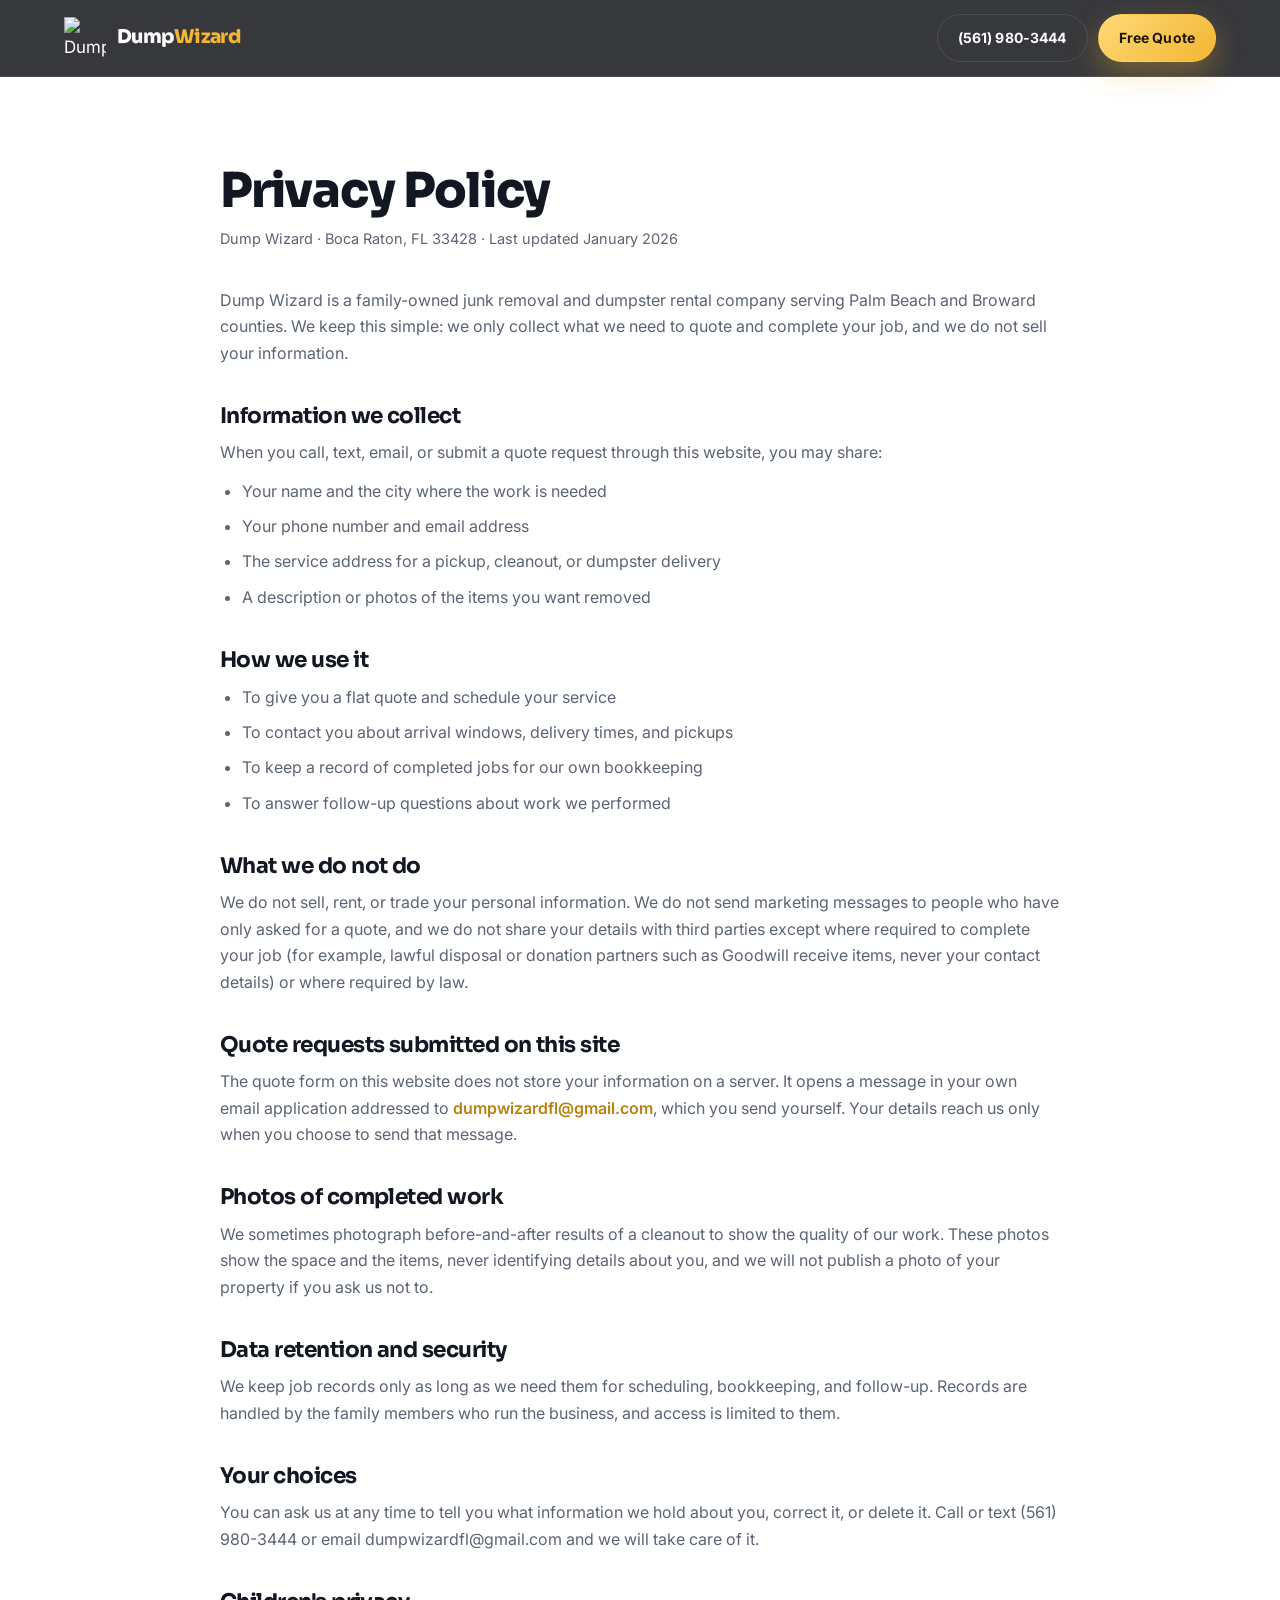
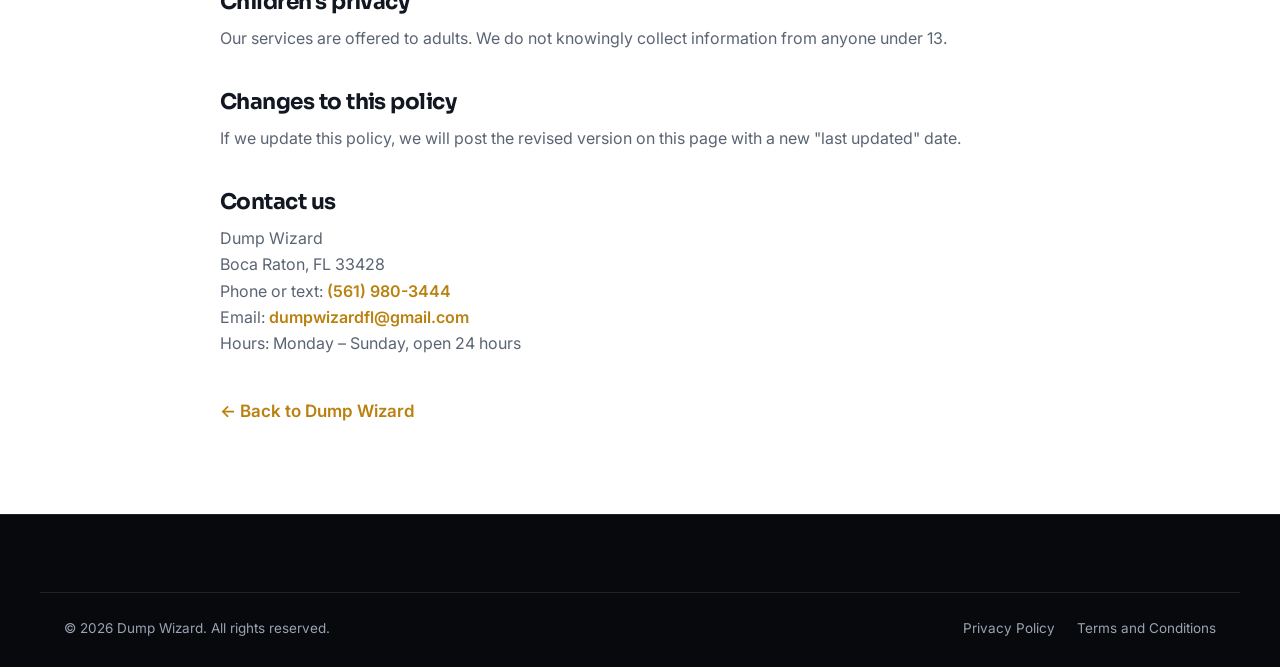
==== privacy-policy.html @ faeaeb53 "feat: website redesign" ====
<!DOCTYPE html>
<html lang="en">
<head>
<meta charset="utf-8">
<meta name="viewport" content="width=device-width, initial-scale=1">
<title>Privacy Policy | Dump Wizard — Boca Raton, FL</title>
<meta name="description" content="How Dump Wizard, a family-owned junk removal and dumpster rental company in Boca Raton, FL, collects and uses the information you share when requesting a quote.">
<meta name="robots" content="index,follow">
<meta name="theme-color" content="#0b0d12">
<link rel="icon" href="favicon.svg" type="image/svg+xml">
<link rel="preconnect" href="https://fonts.googleapis.com">
<link rel="preconnect" href="https://fonts.gstatic.com" crossorigin>
<link href="https://fonts.googleapis.com/css2?family=Sora:wght@400;600;700;800&family=Inter:wght@400;500;600;700&display=swap" rel="stylesheet">
<link rel="stylesheet" href="styles.css">
</head>
<body>
<a class="skip-link" href="#main-content">Skip to main content</a>

<header class="site-header">
  <div class="shell header-inner">
    <a class="brand" href="index.html" aria-label="Dump Wizard home">
      <img src="https://assets.heysegment.com/media/IMY6C4ZlQo7s.png" alt="Dump Wizard logo" width="44" height="44">
      <span class="brand-text">Dump<span>Wizard</span></span>
    </a>
    <div class="header-actions" style="margin-left:auto">
      <a class="btn btn-ghost btn-sm phone-link" href="tel:+15619803444">(561) 980-3444</a>
      <a class="btn btn-primary btn-sm" href="index.html#contact">Free Quote</a>
    </div>
  </div>
</header>

<main id="main-content">
  <article class="shell legal-page">
    <h1>Privacy Policy</h1>
    <p class="updated">Dump Wizard · Boca Raton, FL 33428 · Last updated January 2026</p>

    <p>Dump Wizard is a family-owned junk removal and dumpster rental company serving Palm Beach and Broward counties. We keep this simple: we only collect what we need to quote and complete your job, and we do not sell your information.</p>

    <h2>Information we collect</h2>
    <p>When you call, text, email, or submit a quote request through this website, you may share:</p>
    <ul>
      <li>Your name and the city where the work is needed</li>
      <li>Your phone number and email address</li>
      <li>The service address for a pickup, cleanout, or dumpster delivery</li>
      <li>A description or photos of the items you want removed</li>
    </ul>

    <h2>How we use it</h2>
    <ul>
      <li>To give you a flat quote and schedule your service</li>
      <li>To contact you about arrival windows, delivery times, and pickups</li>
      <li>To keep a record of completed jobs for our own bookkeeping</li>
      <li>To answer follow-up questions about work we performed</li>
    </ul>

    <h2>What we do not do</h2>
    <p>We do not sell, rent, or trade your personal information. We do not send marketing messages to people who have only asked for a quote, and we do not share your details with third parties except where required to complete your job (for example, lawful disposal or donation partners such as Goodwill receive items, never your contact details) or where required by law.</p>

    <h2>Quote requests submitted on this site</h2>
    <p>The quote form on this website does not store your information on a server. It opens a message in your own email application addressed to <a href="mailto:dumpwizardfl@gmail.com">dumpwizardfl@gmail.com</a>, which you send yourself. Your details reach us only when you choose to send that message.</p>

    <h2>Photos of completed work</h2>
    <p>We sometimes photograph before-and-after results of a cleanout to show the quality of our work. These photos show the space and the items, never identifying details about you, and we will not publish a photo of your property if you ask us not to.</p>

    <h2>Data retention and security</h2>
    <p>We keep job records only as long as we need them for scheduling, bookkeeping, and follow-up. Records are handled by the family members who run the business, and access is limited to them.</p>

    <h2>Your choices</h2>
    <p>You can ask us at any time to tell you what information we hold about you, correct it, or delete it. Call or text (561) 980-3444 or email dumpwizardfl@gmail.com and we will take care of it.</p>

    <h2>Children's privacy</h2>
    <p>Our services are offered to adults. We do not knowingly collect information from anyone under 13.</p>

    <h2>Changes to this policy</h2>
    <p>If we update this policy, we will post the revised version on this page with a new "last updated" date.</p>

    <h2>Contact us</h2>
    <p>
      Dump Wizard<br>
      Boca Raton, FL 33428<br>
      Phone or text: <a href="tel:+15619803444">(561) 980-3444</a><br>
      Email: <a href="mailto:dumpwizardfl@gmail.com">dumpwizardfl@gmail.com</a><br>
      Hours: Monday – Sunday, open 24 hours
    </p>

    <a class="legal-back" href="index.html">← Back to Dump Wizard</a>
  </article>
</main>

<footer class="site-footer">
  <div class="shell footer-bottom" style="margin-top:0">
    <p>© 2026 Dump Wizard. All rights reserved.</p>
    <p class="legal-links">
      <a href="privacy-policy.html">Privacy Policy</a>
      <a href="terms-and-conditions.html">Terms and Conditions</a>
    </p>
  </div>
</footer>
</body>
</html>
---- styles.css ----
/* =========================================================
   Dump Wizard — redesign stylesheet
   Palette: ink / charcoal base, gold accent, clean light sections
   ========================================================= */

:root{
  --ink:#0b0d12;
  --ink-2:#12161e;
  --ink-3:#1a202b;
  --line-dark:rgba(255,255,255,.10);
  --line:#e6e8ec;
  --paper:#ffffff;
  --paper-2:#f6f7f9;
  --text:#121721;
  --muted:#5b6473;
  --muted-dark:#a7b0bf;
  --gold:#f2b632;
  --gold-2:#ffd977;
  --gold-deep:#b9810f;
  --radius:18px;
  --radius-sm:12px;
  --shadow:0 18px 50px rgba(9,12,18,.10);
  --shadow-lg:0 30px 80px rgba(9,12,18,.22);
  --shell:1200px;
  --ease:cubic-bezier(.22,.8,.3,1);
}

*,*::before,*::after{box-sizing:border-box}

html{scroll-behavior:smooth;scroll-padding-top:86px;-webkit-text-size-adjust:100%}

body{
  margin:0;
  font-family:'Inter',system-ui,-apple-system,'Segoe UI',Roboto,sans-serif;
  color:var(--text);
  background:var(--paper);
  font-size:17px;
  line-height:1.65;
  -webkit-font-smoothing:antialiased;
  overflow-x:hidden;
}

img{max-width:100%;display:block}
a{color:inherit;text-decoration:none}
ul,ol{margin:0;padding:0;list-style:none}
h1,h2,h3,h4{font-family:'Sora',system-ui,sans-serif;margin:0;line-height:1.08;letter-spacing:-.025em;font-weight:700}
p{margin:0}
button{font:inherit}

.shell{width:100%;max-width:var(--shell);margin-inline:auto;padding-inline:24px}
.center{text-align:center}

.skip-link{
  position:absolute;left:-9999px;top:0;z-index:999;
  background:var(--gold);color:#1a1205;padding:12px 20px;border-radius:0 0 10px 0;font-weight:700;
}
.skip-link:focus{left:0}

:focus-visible{outline:3px solid var(--gold);outline-offset:3px;border-radius:6px}

/* ---------------- Buttons ---------------- */
.btn{
  display:inline-flex;align-items:center;justify-content:center;gap:9px;
  padding:14px 26px;border-radius:999px;border:1.5px solid transparent;
  font-weight:700;font-size:15px;letter-spacing:.01em;cursor:pointer;
  transition:transform .22s var(--ease), box-shadow .22s var(--ease), background .22s, color .22s, border-color .22s;
  white-space:nowrap;
}
.btn svg{width:17px;height:17px;fill:currentColor}
.btn-primary{
  background:linear-gradient(135deg,var(--gold-2),var(--gold));
  color:#221704;box-shadow:0 12px 30px rgba(242,182,50,.32);
}
.btn-primary:hover{transform:translateY(-3px);box-shadow:0 18px 40px rgba(242,182,50,.44)}
.btn-outline{border-color:currentColor;color:inherit;background:transparent}
.btn-outline:hover{transform:translateY(-3px);background:rgba(242,182,50,.12);border-color:var(--gold);color:inherit}
.btn-ghost{background:transparent;color:inherit}
.btn-ghost:hover{color:var(--gold)}
.btn-lg{padding:17px 34px;font-size:16px}
.btn-sm{padding:11px 20px;font-size:14px}
.full{width:100%}

/* ---------------- Header ---------------- */
.site-header{
  position:sticky;top:0;z-index:100;
  background:rgba(11,13,18,.82);
  backdrop-filter:blur(14px);-webkit-backdrop-filter:blur(14px);
  border-bottom:1px solid var(--line-dark);
  color:#fff;transition:background .3s, box-shadow .3s;
}
.site-header.scrolled{background:rgba(11,13,18,.96);box-shadow:0 10px 30px rgba(0,0,0,.35)}
.header-inner{display:flex;align-items:center;gap:22px;height:76px}

.brand{display:flex;align-items:center;gap:11px;flex-shrink:0}
.brand img{width:42px;height:42px;object-fit:contain}
.brand-text{font-family:'Sora',sans-serif;font-weight:800;font-size:19px;letter-spacing:-.03em}
.brand-text span{color:var(--gold)}

.main-nav{display:flex;align-items:center;gap:26px;margin-left:auto}
.main-nav a{font-size:14.5px;font-weight:600;color:#d7dce5;position:relative;padding:6px 0;transition:color .2s}
.main-nav a::after{
  content:"";position:absolute;left:0;bottom:0;height:2px;width:0;background:var(--gold);
  transition:width .25s var(--ease);
}
.main-nav a:hover{color:#fff}
.main-nav a:hover::after{width:100%}
.main-nav .nav-cta{display:none}

.header-actions{display:flex;align-items:center;gap:10px;margin-left:8px}
.header-actions .phone-link{color:#fff;border:1.5px solid var(--line-dark)}
.header-actions .phone-link:hover{border-color:var(--gold);color:var(--gold)}

.nav-toggle{
  display:none;width:46px;height:44px;border:1.5px solid var(--line-dark);border-radius:12px;
  background:transparent;cursor:pointer;padding:12px 11px;flex-direction:column;justify-content:space-between;
}
.nav-toggle span{display:block;height:2px;background:#fff;border-radius:2px;transition:transform .3s var(--ease), opacity .2s}
.nav-toggle[aria-expanded="true"] span:nth-child(1){transform:translateY(8px) rotate(45deg)}
.nav-toggle[aria-expanded="true"] span:nth-child(2){opacity:0}
.nav-toggle[aria-expanded="true"] span:nth-child(3){transform:translateY(-8px) rotate(-45deg)}

/* ---------------- Hero ---------------- */
.hero{
  position:relative;background:var(--ink);color:#fff;overflow:hidden;
  padding:clamp(56px,7vw,96px) 0 clamp(40px,5vw,64px);
}
.hero-glow{
  position:absolute;inset:-30% -10% auto -10%;height:120%;pointer-events:none;
  background:
    radial-gradient(60% 55% at 18% 12%, rgba(242,182,50,.20), transparent 62%),
    radial-gradient(48% 48% at 88% 18%, rgba(120,150,255,.14), transparent 65%);
}
.hero::after{
  content:"";position:absolute;inset:0;pointer-events:none;opacity:.35;
  background-image:linear-gradient(rgba(255,255,255,.04) 1px,transparent 1px),linear-gradient(90deg,rgba(255,255,255,.04) 1px,transparent 1px);
  background-size:64px 64px;
  mask-image:radial-gradient(70% 60% at 50% 30%,#000,transparent 75%);
  -webkit-mask-image:radial-gradient(70% 60% at 50% 30%,#000,transparent 75%);
}
.hero-inner{
  position:relative;z-index:2;display:grid;grid-template-columns:1.02fr .98fr;gap:clamp(32px,5vw,64px);align-items:center;
}

.eyebrow{
  display:inline-flex;align-items:center;gap:9px;
  font-size:12.5px;font-weight:700;letter-spacing:.14em;text-transform:uppercase;
  color:var(--gold);margin-bottom:22px;
}
.eyebrow .dot{width:7px;height:7px;border-radius:50%;background:var(--gold);box-shadow:0 0 0 4px rgba(242,182,50,.18)}
.eyebrow.small{font-size:11.5px;margin-bottom:12px}

.hero h1{font-size:clamp(3rem,7.4vw,5.5rem);font-weight:800;letter-spacing:-.045em}
.hero h1 .grad{
  background:linear-gradient(100deg,var(--gold-2),var(--gold) 45%,#fff5d6);
  -webkit-background-clip:text;background-clip:text;color:transparent;
}
.lede{margin-top:22px;font-size:clamp(1.02rem,1.5vw,1.2rem);color:#c3cad6;max-width:50ch}
.hero-btns{display:flex;flex-wrap:wrap;gap:14px;margin-top:32px}
.hero .btn-outline{color:#fff}

.chips{display:flex;flex-wrap:wrap;gap:10px;margin-top:34px}
.chips li{
  font-size:13px;font-weight:600;color:#cfd6e2;
  border:1px solid var(--line-dark);border-radius:999px;padding:8px 15px;background:rgba(255,255,255,.04);
}

/* Before / After compare */
.ba-card{margin:0}
.ba-frame{
  position:relative;border-radius:22px;overflow:hidden;aspect-ratio:4/3;
  border:1px solid rgba(255,255,255,.14);box-shadow:var(--shadow-lg);background:#000;
  touch-action:pan-y;
}
.ba-frame img{width:100%;height:100%;object-fit:cover;user-select:none;-webkit-user-drag:none}
.ba-before-wrap{position:absolute;inset:0;width:55%;overflow:hidden}
.ba-before-wrap img{width:var(--frame-w,100%);max-width:none;height:100%}
.ba-tag{
  position:absolute;top:16px;z-index:3;font-size:11.5px;font-weight:800;letter-spacing:.12em;text-transform:uppercase;
  padding:7px 13px;border-radius:999px;backdrop-filter:blur(6px);
}
.ba-tag-l{left:16px;background:rgba(10,12,16,.68);color:#fff}
.ba-tag-r{right:16px;background:rgba(242,182,50,.92);color:#231803}
.ba-handle{
  position:absolute;top:0;bottom:0;left:55%;width:4px;transform:translateX(-50%);
  background:linear-gradient(180deg,rgba(255,217,119,.5),var(--gold),rgba(255,217,119,.5));
  border:0;padding:0;cursor:ew-resize;z-index:4;
}
.ba-wand{
  position:absolute;top:50%;left:50%;transform:translate(-50%,-50%);
  width:52px;height:52px;border-radius:50%;
  background:linear-gradient(135deg,var(--gold-2),var(--gold));color:#231803;
  display:grid;place-items:center;font-size:20px;font-weight:700;
  box-shadow:0 10px 28px rgba(0,0,0,.45);
}
.ba-range{
  position:absolute;inset:0;width:100%;height:100%;opacity:0;cursor:ew-resize;z-index:5;margin:0;
}
.ba-card figcaption{margin-top:14px;font-size:13.5px;color:var(--muted-dark);text-align:center}
.ba-card.wide{max-width:960px;margin:0 auto 76px}
.ba-card.wide .ba-frame{aspect-ratio:16/10}
.section .ba-card.wide figcaption{color:var(--muted)}

/* Stat bar */
.stat-bar{
  position:relative;z-index:2;display:grid;grid-template-columns:repeat(4,1fr);gap:8px;
  margin-top:clamp(40px,5vw,64px);padding:26px 18px;
  border:1px solid var(--line-dark);border-radius:20px;background:rgba(255,255,255,.04);
}
.stat{text-align:center;padding:4px 8px}
.stat strong{display:block;font-family:'Sora',sans-serif;font-size:clamp(1.5rem,3vw,2.1rem);font-weight:800;color:var(--gold)}
.stat span{font-size:12.5px;color:#aab3c2;letter-spacing:.03em}

/* ---------------- Sections ---------------- */
.section{padding:clamp(72px,9vw,120px) 0}
.section-dark{background:var(--ink);color:#fff}
.section-dark .section-sub{color:var(--muted-dark)}

.section-head{max-width:760px;margin:0 auto clamp(40px,5vw,64px);text-align:center}
.section-head.tight{margin-top:0}
.section-head h2{font-size:clamp(2rem,4.4vw,3.2rem);font-weight:800}
.section-sub{margin-top:18px;color:var(--muted);font-size:clamp(1rem,1.3vw,1.1rem)}
.section-sub.left{margin-inline:0}
.section-head .eyebrow{justify-content:center}

/* ---------------- Pricing ---------------- */
.price-grid{display:grid;grid-template-columns:repeat(4,1fr);gap:18px}
.price-card{
  background:var(--paper);border:1px solid var(--line);border-radius:var(--radius);
  padding:30px 26px 26px;transition:transform .3s var(--ease), box-shadow .3s var(--ease), border-color .3s;
}
.price-card:hover{transform:translateY(-6px);box-shadow:var(--shadow);border-color:#d6d9df}
.price{font-family:'Sora',sans-serif;font-size:2.5rem;font-weight:800;letter-spacing:-.04em;color:var(--text)}
.price.big{font-size:3.2rem;color:var(--gold)}
.price-card h3{font-size:1.06rem;margin:6px 0 10px}
.price-card p{color:var(--muted);font-size:14.5px}
.price-meter{height:6px;border-radius:99px;background:var(--paper-2);margin-top:22px;overflow:hidden}
.price-meter span{display:block;height:100%;border-radius:99px;background:linear-gradient(90deg,var(--gold-2),var(--gold))}

.rental-card{
  margin-top:24px;display:grid;grid-template-columns:1.1fr .9fr;gap:0;overflow:hidden;
  border-radius:24px;background:var(--ink);color:#fff;box-shadow:var(--shadow);
}
.rental-body{padding:clamp(30px,4vw,48px)}
.rental-body .price.big{margin-bottom:6px}
.ticks{margin:18px 0 26px;display:grid;gap:11px}
.ticks li{position:relative;padding-left:30px;color:#c8cfdb;font-size:15px}
.ticks li::before{
  content:"✦";position:absolute;left:0;top:-1px;color:var(--gold);font-size:15px;
}
.rental-media{position:relative;min-height:260px}
.rental-media img{position:absolute;inset:0;width:100%;height:100%;object-fit:cover}

.price-note{margin-top:26px;text-align:center;color:var(--muted);font-size:15px}
.price-note a{color:var(--gold-deep);font-weight:700;border-bottom:1.5px solid rgba(185,129,15,.35)}

/* ---------------- Steps ---------------- */
.steps{display:grid;grid-template-columns:repeat(3,1fr);gap:20px;counter-reset:s}
.step{
  border:1px solid var(--line-dark);border-radius:var(--radius);padding:32px 28px;
  background:linear-gradient(180deg,rgba(255,255,255,.05),rgba(255,255,255,.015));
  transition:transform .3s var(--ease), border-color .3s;
}
.step:hover{transform:translateY(-6px);border-color:rgba(242,182,50,.45)}
.step-num{
  display:grid;place-items:center;width:46px;height:46px;border-radius:14px;
  background:linear-gradient(135deg,var(--gold-2),var(--gold));color:#231803;
  font-family:'Sora',sans-serif;font-weight:800;font-size:19px;margin-bottom:20px;
}
.step h3{font-size:1.4rem;margin-bottom:12px}
.step p{color:var(--muted-dark);font-size:15px}
.spark{color:var(--gold)}
.section-dark .center{margin-top:44px}

/* ---------------- Services ---------------- */
.svc-grid{display:grid;grid-template-columns:repeat(3,1fr);gap:22px}
.svc-card{
  border:1px solid var(--line);border-radius:var(--radius);overflow:hidden;background:var(--paper);
  display:flex;flex-direction:column;
  transition:transform .3s var(--ease), box-shadow .3s var(--ease), border-color .3s;
}
.svc-card:hover{transform:translateY(-8px);box-shadow:var(--shadow);border-color:#dcdfe5}
.svc-img{aspect-ratio:16/10;overflow:hidden;background:var(--paper-2)}
.svc-img img{width:100%;height:100%;object-fit:cover;transition:transform .55s var(--ease)}
.svc-card:hover .svc-img img{transform:scale(1.06)}
.svc-body{padding:24px 24px 28px}
.svc-body h3{font-size:1.22rem;margin-bottom:10px}
.svc-body p{color:var(--muted);font-size:14.8px}

/* Featured (full-width) service card — keeps the grid from ending ragged */
.svc-card.featured{
  grid-column:1/-1;flex-direction:row;align-items:stretch;
  background:linear-gradient(120deg,var(--paper),var(--paper-2));
}
.svc-card.featured .svc-img{flex:0 0 46%;aspect-ratio:auto;min-height:260px}
.svc-card.featured .svc-body{
  flex:1;display:flex;flex-direction:column;justify-content:center;
  padding:clamp(26px,3.5vw,44px);
}
.svc-card.featured h3{font-size:clamp(1.5rem,2.6vw,2rem)}
.svc-card.featured p{font-size:16px;max-width:52ch}
.svc-link{
  display:inline-block;margin-top:18px;font-weight:700;font-size:15px;color:var(--gold-deep);
  border-bottom:1.5px solid rgba(185,129,15,.35);align-self:flex-start;transition:gap .2s,color .2s;
}
.svc-link:hover{color:var(--text);border-bottom-color:var(--text)}

/* ---------------- About ---------------- */
.about-grid{display:grid;grid-template-columns:.95fr 1.05fr;gap:clamp(32px,5vw,70px);align-items:center}
.about-media{position:relative}
.about-media img{
  width:100%;border-radius:24px;border:1px solid rgba(255,255,255,.12);
  box-shadow:var(--shadow-lg);object-fit:cover;aspect-ratio:4/3;background:var(--ink-2);
}
.about-badge{
  position:absolute;left:20px;bottom:20px;display:grid;gap:2px;
  background:rgba(11,13,18,.86);backdrop-filter:blur(8px);
  border:1px solid rgba(255,255,255,.14);border-radius:14px;padding:12px 18px;
}
.about-badge strong{font-family:'Sora',sans-serif;color:var(--gold);font-size:15px}
.about-badge span{font-size:12.5px;color:#b4bcc9}
.about-copy h2{font-size:clamp(1.9rem,3.8vw,2.9rem);font-weight:800;margin-bottom:30px}
.about-list{display:grid;gap:22px}
.about-list li{padding-left:24px;border-left:2px solid rgba(242,182,50,.45)}
.about-list h3{font-size:1.08rem;color:var(--gold);margin-bottom:6px}
.about-list p{color:var(--muted-dark);font-size:15px}
.about-note{margin-top:30px;color:#c8cfdb;font-size:15px}
.about-note a,.about-note strong{color:var(--gold)}
.about-note a{font-weight:700;border-bottom:1.5px solid rgba(242,182,50,.4)}

/* ---------------- Gallery ---------------- */
.gallery{display:grid;grid-template-columns:repeat(4,1fr);gap:16px}
.gallery figure{
  margin:0;position:relative;border-radius:var(--radius-sm);overflow:hidden;
  border:1px solid var(--line);background:var(--paper-2);
}
.gallery img{aspect-ratio:4/3;width:100%;object-fit:cover;transition:transform .5s var(--ease)}
.gallery figure:hover img{transform:scale(1.07)}
.gallery figcaption{
  position:absolute;left:0;right:0;bottom:0;padding:26px 14px 12px;
  font-size:12px;font-weight:700;letter-spacing:.06em;text-transform:uppercase;color:#fff;
  background:linear-gradient(to top,rgba(8,10,14,.86),transparent);
}
.gallery figcaption .after{color:var(--gold)}

/* ---------------- Reviews ---------------- */
.review-grid{display:grid;grid-template-columns:repeat(3,1fr);gap:20px;align-items:start}
.review{
  margin:0;padding:30px 28px;border-radius:var(--radius);
  border:1px solid var(--line-dark);background:linear-gradient(180deg,rgba(255,255,255,.055),rgba(255,255,255,.02));
  transition:transform .3s var(--ease), border-color .3s;
}
.review:hover{transform:translateY(-6px);border-color:rgba(242,182,50,.4)}
.stars{color:var(--gold);letter-spacing:.16em;font-size:16px;margin-bottom:16px}
.review p{color:#d3d9e3;font-size:15px;line-height:1.72}
.review footer{display:flex;align-items:center;gap:13px;margin-top:22px;padding-top:20px;border-top:1px solid var(--line-dark)}
.avatar{
  width:44px;height:44px;border-radius:50%;flex-shrink:0;display:grid;place-items:center;
  background:linear-gradient(135deg,var(--gold-2),var(--gold));color:#231803;
  font-family:'Sora',sans-serif;font-weight:800;font-size:14px;
}
.who{display:grid}
.who strong{font-size:15px}
.who span{font-size:12.5px;color:var(--muted-dark)}

/* ---------------- Service area ---------------- */
.area-grid{display:grid;grid-template-columns:1fr 1fr;gap:clamp(32px,5vw,70px);align-items:center}
.area-copy h2{font-size:clamp(1.9rem,3.8vw,2.9rem);font-weight:800}
.area-list{display:flex;flex-wrap:wrap;gap:9px;margin:28px 0 32px}
.area-list li{
  font-size:14px;font-weight:600;color:var(--text);
  border:1px solid var(--line);border-radius:999px;padding:9px 16px;background:var(--paper-2);
  transition:border-color .25s, background .25s, transform .25s var(--ease);
}
.area-list li:hover{border-color:var(--gold);background:rgba(242,182,50,.12);transform:translateY(-2px)}
.area-media img{border-radius:24px;box-shadow:var(--shadow);aspect-ratio:4/3;object-fit:cover;width:100%}

/* ---------------- FAQ ---------------- */
.faq-list{display:grid;gap:12px;max-width:900px;margin-inline:auto}
.faq{
  border:1px solid var(--line-dark);border-radius:var(--radius-sm);
  background:rgba(255,255,255,.035);overflow:hidden;transition:border-color .25s, background .25s;
}
.faq[open]{border-color:rgba(242,182,50,.45);background:rgba(255,255,255,.055)}
.faq summary{
  cursor:pointer;list-style:none;padding:22px 58px 22px 24px;position:relative;
  font-family:'Sora',sans-serif;font-weight:600;font-size:1.03rem;color:#fff;
}
.faq summary::-webkit-details-marker{display:none}
.faq summary::after{
  content:"+";position:absolute;right:22px;top:50%;transform:translateY(-50%);
  font-size:26px;line-height:1;color:var(--gold);transition:transform .3s var(--ease);
}
.faq[open] summary::after{transform:translateY(-50%) rotate(45deg)}
.faq-body{padding:0 24px 24px}
.faq-body p{color:var(--muted-dark);font-size:15px}

.faq-cta{
  max-width:900px;margin:36px auto 0;display:flex;flex-wrap:wrap;gap:20px;align-items:center;justify-content:space-between;
  padding:28px 32px;border-radius:var(--radius);
  background:linear-gradient(120deg,rgba(242,182,50,.14),rgba(255,255,255,.04));
  border:1px solid rgba(242,182,50,.28);
}
.faq-cta h3{font-size:1.3rem;margin-bottom:6px}
.faq-cta p{color:var(--muted-dark);font-size:15px}

/* ---------------- Contact ---------------- */
.contact-grid{display:grid;grid-template-columns:.95fr 1.05fr;gap:28px;align-items:start}
.contact-cards{display:grid;gap:14px;align-content:start}
.contact-card{
  display:flex;align-items:center;gap:16px;padding:22px 24px;
  border:1px solid var(--line);border-radius:var(--radius-sm);background:var(--paper);
  transition:transform .25s var(--ease), border-color .25s, box-shadow .25s;
}
.contact-card:not(.static):hover{transform:translateY(-4px);border-color:var(--gold);box-shadow:var(--shadow)}
.contact-card .ci{
  width:46px;height:46px;border-radius:13px;flex-shrink:0;display:grid;place-items:center;
  background:linear-gradient(135deg,var(--gold-2),var(--gold));
}
.contact-card .ci svg{width:21px;height:21px;fill:#231803}
.contact-card span strong{display:block;font-family:'Sora',sans-serif;font-size:12px;letter-spacing:.11em;text-transform:uppercase;color:var(--muted);margin-bottom:3px}
.contact-card>span:last-child{font-weight:600;font-size:16px;word-break:break-word}

.quote-form{
  border:1px solid var(--line);border-radius:var(--radius);padding:clamp(26px,3.5vw,38px);
  background:var(--paper-2);box-shadow:var(--shadow);
}
.quote-form h3{font-size:1.5rem;margin-bottom:8px}
.form-note{color:var(--muted);font-size:14.5px;margin-bottom:24px}
.field{display:grid;gap:7px;margin-bottom:16px}
.field-row{display:grid;grid-template-columns:1fr 1fr;gap:16px}
.field label{font-size:12.5px;font-weight:700;letter-spacing:.08em;text-transform:uppercase;color:var(--muted)}
.field input,.field select,.field textarea{
  font:inherit;font-size:15.5px;color:var(--text);
  padding:13px 15px;border:1.5px solid var(--line);border-radius:11px;background:var(--paper);
  width:100%;transition:border-color .2s, box-shadow .2s;
}
.field textarea{resize:vertical;min-height:110px}
.field input:focus,.field select:focus,.field textarea:focus{
  outline:none;border-color:var(--gold);box-shadow:0 0 0 4px rgba(242,182,50,.18);
}
.field input.invalid{border-color:#d9534f;box-shadow:0 0 0 4px rgba(217,83,79,.14)}
.form-status{margin-top:14px;font-size:14.5px;font-weight:600;color:var(--gold-deep);min-height:21px;text-align:center}

/* ---------------- Final CTA ---------------- */
.final-cta{
  position:relative;background:var(--ink);color:#fff;padding:clamp(70px,8vw,110px) 0;overflow:hidden;
}
.final-cta::before{
  content:"";position:absolute;inset:0;
  background:radial-gradient(55% 70% at 50% 0%, rgba(242,182,50,.22), transparent 68%);
}
.final-inner{position:relative;z-index:2;text-align:center}
.final-inner h2{font-size:clamp(2.1rem,5vw,3.6rem);font-weight:800;max-width:16ch;margin-inline:auto}
.center-e{justify-content:center;display:inline-flex}
.center-b{justify-content:center}
.final-cta .btn-outline{color:#fff}

/* ---------------- Footer ---------------- */
.site-footer{background:#07090d;color:#9aa3b2;padding:clamp(56px,6vw,80px) 0 0;border-top:1px solid var(--line-dark)}
.footer-grid{display:grid;grid-template-columns:1.6fr 1fr 1.3fr 1fr;gap:40px}
.footer-brand .brand{margin-bottom:18px;color:#fff}
.footer-brand p{font-size:14.5px;max-width:38ch;margin-bottom:16px}
.footer-contact a{color:#fff;font-weight:600}
.footer-contact a:hover{color:var(--gold)}
.socials{display:flex;gap:10px;margin-top:20px}
.socials a{
  width:40px;height:40px;border-radius:11px;display:grid;place-items:center;
  border:1px solid var(--line-dark);transition:border-color .25s, background .25s, transform .25s;
}
.socials svg{width:18px;height:18px;fill:#c3cad6}
.socials a:hover{border-color:var(--gold);background:rgba(242,182,50,.12);transform:translateY(-3px)}
.socials a:hover svg{fill:var(--gold)}
.footer-col h3{font-size:12.5px;letter-spacing:.13em;text-transform:uppercase;color:#fff;margin-bottom:16px}
.footer-col h3.mt{margin-top:26px}
.footer-col ul{display:grid;gap:10px}
.footer-col a,.footer-col li{font-size:14.2px;transition:color .2s}
.footer-col a:hover{color:var(--gold)}
.footer-bottom{
  display:flex;flex-wrap:wrap;gap:12px;justify-content:space-between;align-items:center;
  margin-top:52px;padding-top:24px;padding-bottom:28px;border-top:1px solid var(--line-dark);font-size:13.5px;
}
.legal-links{display:flex;gap:22px}
.legal-links a:hover{color:var(--gold)}

/* ---------------- Mobile sticky bar ---------------- */
.mobile-bar{
  display:none;position:fixed;left:0;right:0;bottom:0;z-index:95;gap:10px;padding:11px 16px calc(11px + env(safe-area-inset-bottom));
  background:rgba(11,13,18,.95);backdrop-filter:blur(12px);border-top:1px solid var(--line-dark);
}
.mobile-bar .btn{flex:1;padding:13px 10px;font-size:14.5px}
.mobile-bar .btn-outline{color:#fff}

/* ---------------- Reveal animation ---------------- */
.reveal{opacity:0;transform:translateY(26px);transition:opacity .7s var(--ease), transform .7s var(--ease)}
.reveal.in{opacity:1;transform:none}

/* ---------------- Legal pages ---------------- */
.legal-page{padding:clamp(56px,7vw,88px) 0 clamp(64px,7vw,96px);max-width:840px}
.legal-page h1{font-size:clamp(2.1rem,4.6vw,3rem);font-weight:800;margin-bottom:10px}
.legal-page .updated{color:var(--muted);font-size:14.5px;margin-bottom:36px}
.legal-page h2{font-size:1.35rem;margin:38px 0 12px}
.legal-page p,.legal-page li{color:var(--muted);font-size:16px}
.legal-page ul{list-style:disc;padding-left:22px;display:grid;gap:9px;margin-top:12px}
.legal-page a{color:var(--gold-deep);font-weight:600}
.legal-back{display:inline-flex;align-items:center;gap:8px;margin-top:40px;font-weight:700;color:var(--gold-deep)}

/* ---------------- Responsive ---------------- */
@media (max-width:1080px){
  .main-nav{gap:18px}
  .main-nav a{font-size:13.6px}
  .price-grid{grid-template-columns:repeat(2,1fr)}
  .svc-grid{grid-template-columns:repeat(2,1fr)}
  .footer-grid{grid-template-columns:1fr 1fr;gap:34px}
}

@media (max-width:900px){
  html{scroll-padding-top:74px}
  /* A non-none backdrop-filter would make the header the containing block for the
     position:fixed nav panel, collapsing it to the header's height. Use a solid
     background on mobile instead so the panel can fill the viewport. */
  .site-header,.site-header.scrolled{backdrop-filter:none;-webkit-backdrop-filter:none;background:#0b0d12}
  .header-inner{height:68px}
  .nav-toggle{display:flex}
  .header-actions .phone-link{display:none}
  .main-nav{
    position:fixed;top:68px;left:0;right:0;bottom:0;
    flex-direction:column;align-items:stretch;gap:0;margin:0;
    background:rgba(9,11,16,.98);backdrop-filter:blur(16px);
    padding:14px 24px 40px;overflow-y:auto;
    transform:translateX(100%);
    /* visibility keeps the closed off-canvas panel out of layout overflow and
       out of the keyboard tab order (it is fixed, so body overflow can't clip it) */
    visibility:hidden;
    transition:transform .35s var(--ease), visibility 0s linear .35s;
  }
  .main-nav.open{
    transform:none;visibility:visible;
    transition:transform .35s var(--ease), visibility 0s linear 0s;
  }
  .main-nav a{padding:17px 4px;font-size:17px;border-bottom:1px solid var(--line-dark);color:#e6eaf1}
  .main-nav a::after{display:none}
  .main-nav .nav-cta{
    display:block;margin-top:22px;text-align:center;border:0;border-radius:999px;
    background:linear-gradient(135deg,var(--gold-2),var(--gold));color:#231803;font-weight:800;
  }
  .hero-inner{grid-template-columns:1fr;gap:40px}
  .hero-media{order:2}
  .about-grid,.area-grid,.contact-grid{grid-template-columns:1fr}
  .about-media{order:2}
  .steps{grid-template-columns:1fr}
  .review-grid{grid-template-columns:1fr}
  .rental-card{grid-template-columns:1fr}
  .rental-media{min-height:240px;order:-1}
  .gallery{grid-template-columns:repeat(2,1fr)}
  .mobile-bar{display:flex}
  body{padding-bottom:74px}
  .stat-bar{grid-template-columns:repeat(2,1fr);gap:16px}
}

@media (max-width:620px){
  body{font-size:16px}
  .shell{padding-inline:18px}
  .hero h1{font-size:clamp(2.6rem,12vw,3.4rem)}
  .price-grid{grid-template-columns:1fr}
  .svc-grid{grid-template-columns:1fr}
  .svc-card.featured{flex-direction:column}
  .svc-card.featured .svc-img{flex:none;aspect-ratio:16/10;min-height:0}
  .footer-grid{grid-template-columns:1fr;gap:34px}
  .field-row{grid-template-columns:1fr}
  .hero-btns .btn,.center .btn{width:100%}
  .faq-cta{flex-direction:column;align-items:flex-start}
  .faq-cta .btn{width:100%}
  .ba-wand{width:44px;height:44px;font-size:17px}
  .footer-bottom{flex-direction:column;align-items:flex-start}
}

@media (prefers-reduced-motion:reduce){
  *,*::before,*::after{animation-duration:.01ms!important;transition-duration:.01ms!important;scroll-behavior:auto!important}
  .reveal{opacity:1;transform:none}
}
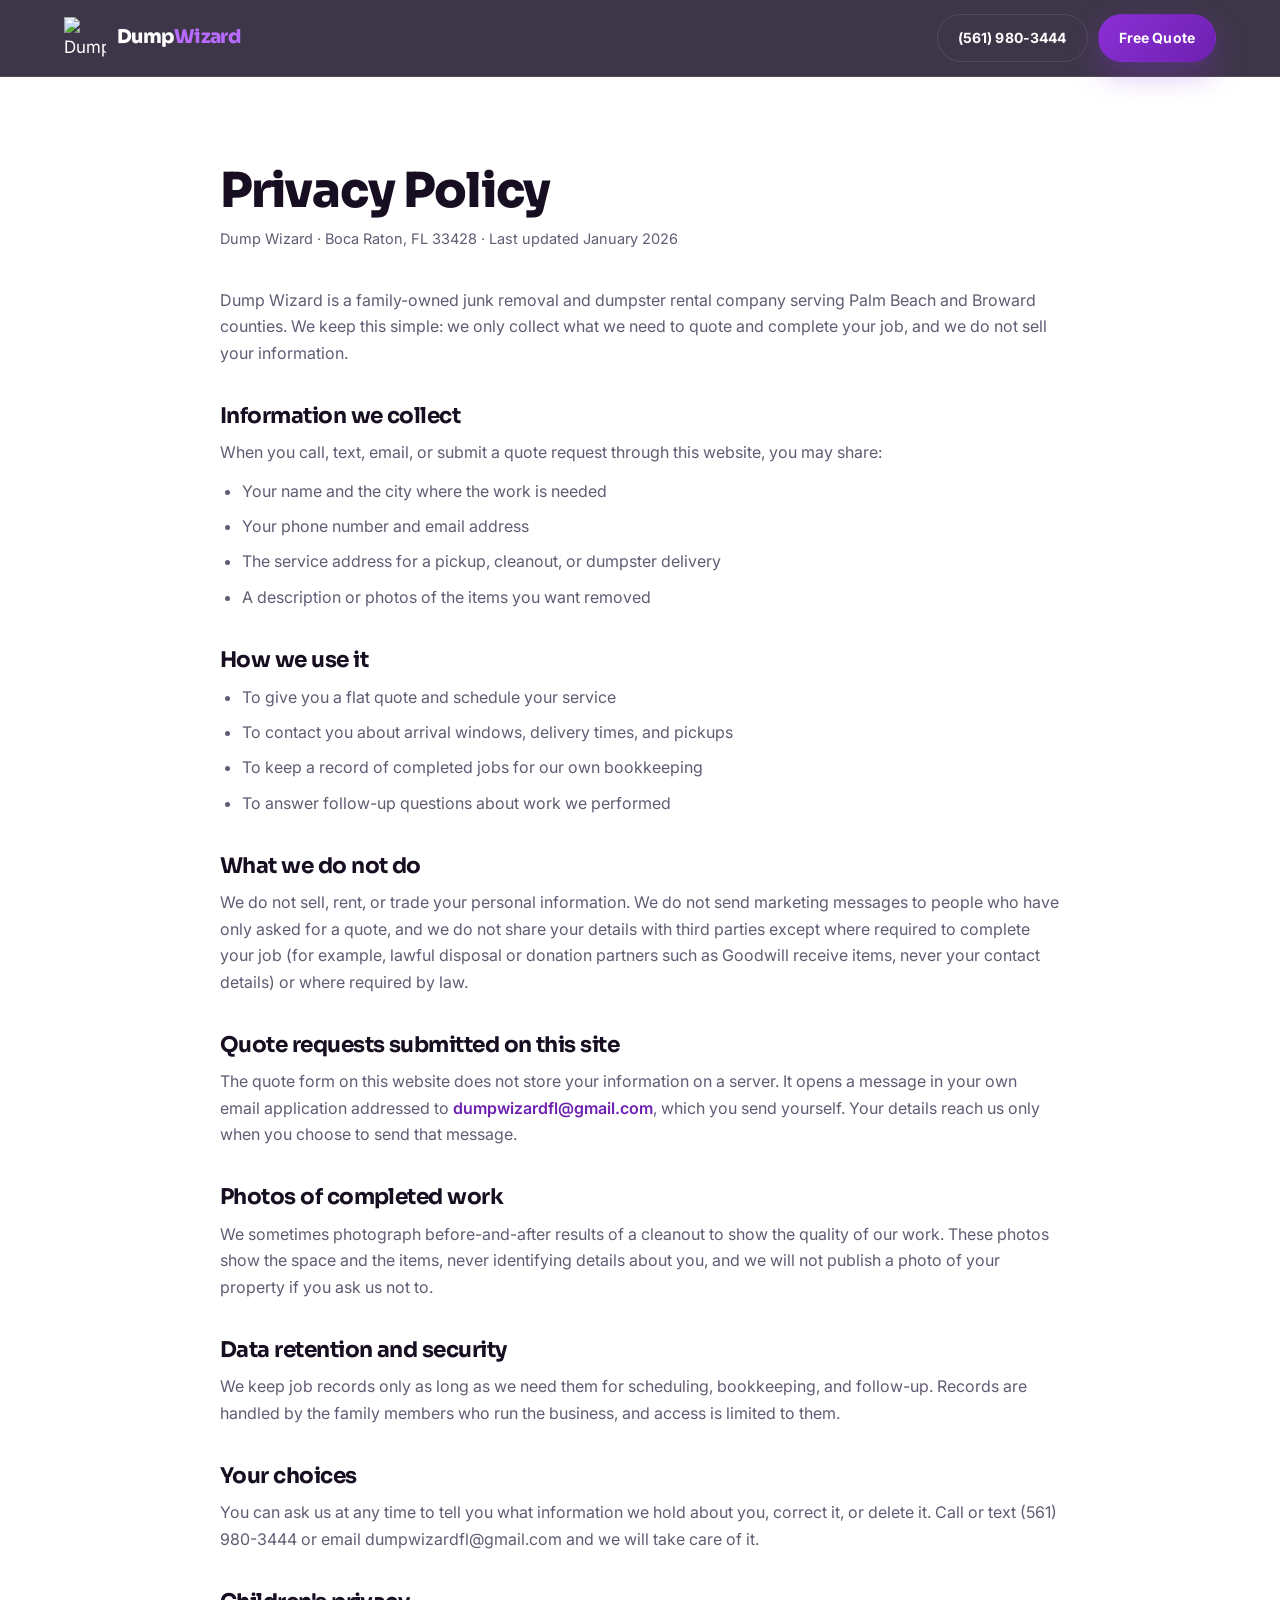
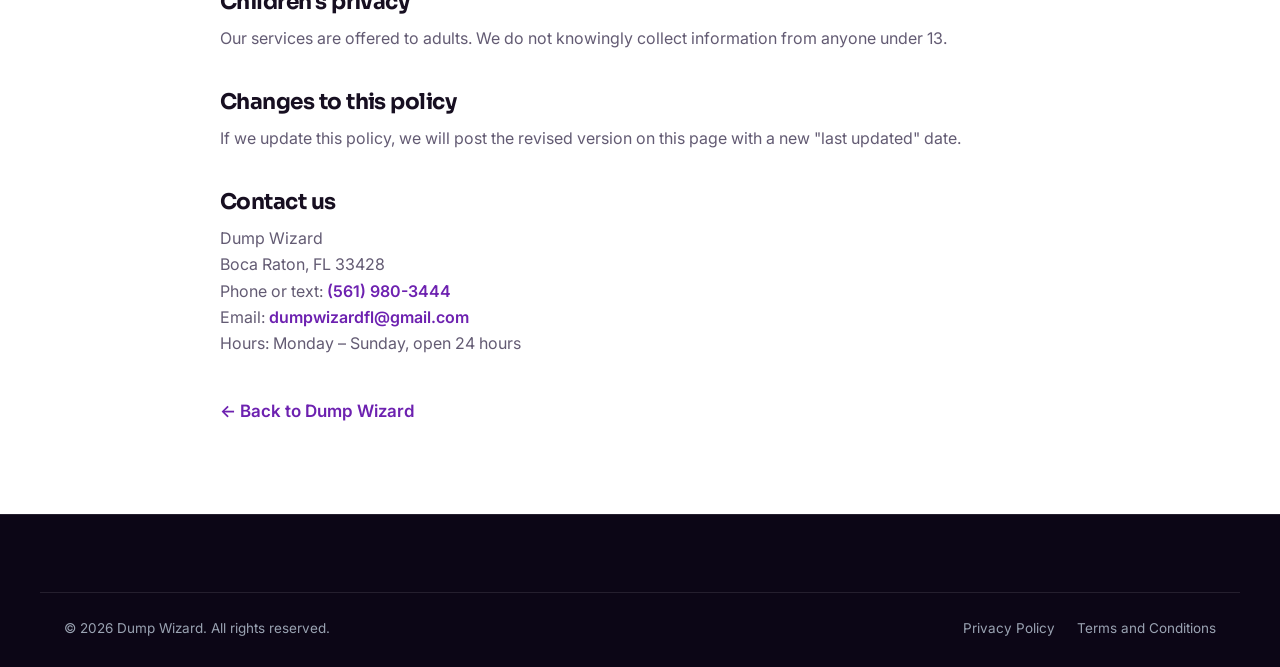
==== commit 655e774d: "edit: give the website a purple theme similar to their logo" ====
--- a/privacy-policy.html
+++ b/privacy-policy.html
@@ -6,7 +6,7 @@
 <title>Privacy Policy | Dump Wizard — Boca Raton, FL</title>
 <meta name="description" content="How Dump Wizard, a family-owned junk removal and dumpster rental company in Boca Raton, FL, collects and uses the information you share when requesting a quote.">
 <meta name="robots" content="index,follow">
-<meta name="theme-color" content="#0b0d12">
+<meta name="theme-color" content="#130a20">
 <link rel="icon" href="favicon.svg" type="image/svg+xml">
 <link rel="preconnect" href="https://fonts.googleapis.com">
 <link rel="preconnect" href="https://fonts.gstatic.com" crossorigin>
--- a/styles.css
+++ b/styles.css
@@ -1,26 +1,26 @@
 /* =========================================================
    Dump Wizard — redesign stylesheet
-   Palette: ink / charcoal base, gold accent, clean light sections
+   Palette: deep purple ink base, violet accent (from the logo), clean light sections
    ========================================================= */
 
 :root{
-  --ink:#0b0d12;
-  --ink-2:#12161e;
-  --ink-3:#1a202b;
+  --ink:#130a20;
+  --ink-2:#1b1029;
+  --ink-3:#241735;
   --line-dark:rgba(255,255,255,.10);
-  --line:#e6e8ec;
+  --line:#e9e4f0;
   --paper:#ffffff;
-  --paper-2:#f6f7f9;
-  --text:#121721;
-  --muted:#5b6473;
-  --muted-dark:#a7b0bf;
-  --gold:#f2b632;
-  --gold-2:#ffd977;
-  --gold-deep:#b9810f;
+  --paper-2:#f8f6fb;
+  --text:#170f21;
+  --muted:#635b73;
+  --muted-dark:#b3a7bf;
+  --purple:#8b2fd6;
+  --purple-2:#b96bff;
+  --purple-deep:#6d21b0;
   --radius:18px;
   --radius-sm:12px;
-  --shadow:0 18px 50px rgba(9,12,18,.10);
-  --shadow-lg:0 30px 80px rgba(9,12,18,.22);
+  --shadow:0 18px 50px rgba(24,8,44,.12);
+  --shadow-lg:0 30px 80px rgba(24,8,44,.26);
   --shell:1200px;
   --ease:cubic-bezier(.22,.8,.3,1);
 }
@@ -52,11 +52,11 @@
 
 .skip-link{
   position:absolute;left:-9999px;top:0;z-index:999;
-  background:var(--gold);color:#1a1205;padding:12px 20px;border-radius:0 0 10px 0;font-weight:700;
+  background:var(--purple);color:#fff;padding:12px 20px;border-radius:0 0 10px 0;font-weight:700;
 }
 .skip-link:focus{left:0}
 
-:focus-visible{outline:3px solid var(--gold);outline-offset:3px;border-radius:6px}
+:focus-visible{outline:3px solid var(--purple);outline-offset:3px;border-radius:6px}
 
 /* ---------------- Buttons ---------------- */
 .btn{
@@ -68,14 +68,14 @@
 }
 .btn svg{width:17px;height:17px;fill:currentColor}
 .btn-primary{
-  background:linear-gradient(135deg,var(--gold-2),var(--gold));
-  color:#221704;box-shadow:0 12px 30px rgba(242,182,50,.32);
-}
-.btn-primary:hover{transform:translateY(-3px);box-shadow:0 18px 40px rgba(242,182,50,.44)}
+  background:linear-gradient(135deg,var(--purple),var(--purple-deep));
+  color:#fff;box-shadow:0 12px 30px rgba(139,47,214,.34);
+}
+.btn-primary:hover{transform:translateY(-3px);box-shadow:0 18px 40px rgba(139,47,214,.44)}
 .btn-outline{border-color:currentColor;color:inherit;background:transparent}
-.btn-outline:hover{transform:translateY(-3px);background:rgba(242,182,50,.12);border-color:var(--gold);color:inherit}
+.btn-outline:hover{transform:translateY(-3px);background:rgba(139,47,214,.14);border-color:var(--purple-2);color:inherit}
 .btn-ghost{background:transparent;color:inherit}
-.btn-ghost:hover{color:var(--gold)}
+.btn-ghost:hover{color:var(--purple-2)}
 .btn-lg{padding:17px 34px;font-size:16px}
 .btn-sm{padding:11px 20px;font-size:14px}
 .full{width:100%}
@@ -83,23 +83,23 @@
 /* ---------------- Header ---------------- */
 .site-header{
   position:sticky;top:0;z-index:100;
-  background:rgba(11,13,18,.82);
+  background:rgba(19,10,32,.82);
   backdrop-filter:blur(14px);-webkit-backdrop-filter:blur(14px);
   border-bottom:1px solid var(--line-dark);
   color:#fff;transition:background .3s, box-shadow .3s;
 }
-.site-header.scrolled{background:rgba(11,13,18,.96);box-shadow:0 10px 30px rgba(0,0,0,.35)}
+.site-header.scrolled{background:rgba(19,10,32,.96);box-shadow:0 10px 30px rgba(0,0,0,.35)}
 .header-inner{display:flex;align-items:center;gap:22px;height:76px}
 
 .brand{display:flex;align-items:center;gap:11px;flex-shrink:0}
 .brand img{width:42px;height:42px;object-fit:contain}
 .brand-text{font-family:'Sora',sans-serif;font-weight:800;font-size:19px;letter-spacing:-.03em}
-.brand-text span{color:var(--gold)}
+.brand-text span{color:var(--purple-2)}
 
 .main-nav{display:flex;align-items:center;gap:26px;margin-left:auto}
 .main-nav a{font-size:14.5px;font-weight:600;color:#d7dce5;position:relative;padding:6px 0;transition:color .2s}
 .main-nav a::after{
-  content:"";position:absolute;left:0;bottom:0;height:2px;width:0;background:var(--gold);
+  content:"";position:absolute;left:0;bottom:0;height:2px;width:0;background:var(--purple-2);
   transition:width .25s var(--ease);
 }
 .main-nav a:hover{color:#fff}
@@ -108,7 +108,7 @@
 
 .header-actions{display:flex;align-items:center;gap:10px;margin-left:8px}
 .header-actions .phone-link{color:#fff;border:1.5px solid var(--line-dark)}
-.header-actions .phone-link:hover{border-color:var(--gold);color:var(--gold)}
+.header-actions .phone-link:hover{border-color:var(--purple-2);color:var(--purple-2)}
 
 .nav-toggle{
   display:none;width:46px;height:44px;border:1.5px solid var(--line-dark);border-radius:12px;
@@ -127,8 +127,8 @@
 .hero-glow{
   position:absolute;inset:-30% -10% auto -10%;height:120%;pointer-events:none;
   background:
-    radial-gradient(60% 55% at 18% 12%, rgba(242,182,50,.20), transparent 62%),
-    radial-gradient(48% 48% at 88% 18%, rgba(120,150,255,.14), transparent 65%);
+    radial-gradient(60% 55% at 18% 12%, rgba(139,47,214,.20), transparent 62%),
+    radial-gradient(48% 48% at 88% 18%, rgba(200,130,255,.14), transparent 65%);
 }
 .hero::after{
   content:"";position:absolute;inset:0;pointer-events:none;opacity:.35;
@@ -144,14 +144,18 @@
 .eyebrow{
   display:inline-flex;align-items:center;gap:9px;
   font-size:12.5px;font-weight:700;letter-spacing:.14em;text-transform:uppercase;
-  color:var(--gold);margin-bottom:22px;
-}
-.eyebrow .dot{width:7px;height:7px;border-radius:50%;background:var(--gold);box-shadow:0 0 0 4px rgba(242,182,50,.18)}
+  color:var(--purple);margin-bottom:22px;
+}
+.eyebrow .dot{width:7px;height:7px;border-radius:50%;background:var(--purple);box-shadow:0 0 0 4px rgba(139,47,214,.18)}
 .eyebrow.small{font-size:11.5px;margin-bottom:12px}
+.hero .eyebrow,.section-dark .eyebrow,.final-cta .eyebrow,.rental-body .eyebrow{color:var(--purple-2)}
+.hero .eyebrow .dot,.section-dark .eyebrow .dot,.final-cta .eyebrow .dot,.rental-body .eyebrow .dot{
+  background:var(--purple-2);box-shadow:0 0 0 4px rgba(185,107,255,.20);
+}
 
 .hero h1{font-size:clamp(3rem,7.4vw,5.5rem);font-weight:800;letter-spacing:-.045em}
 .hero h1 .grad{
-  background:linear-gradient(100deg,var(--gold-2),var(--gold) 45%,#fff5d6);
+  background:linear-gradient(100deg,var(--purple-2),#d3a0ff 45%,#f3e6ff);
   -webkit-background-clip:text;background-clip:text;color:transparent;
 }
 .lede{margin-top:22px;font-size:clamp(1.02rem,1.5vw,1.2rem);color:#c3cad6;max-width:50ch}
@@ -178,17 +182,17 @@
   position:absolute;top:16px;z-index:3;font-size:11.5px;font-weight:800;letter-spacing:.12em;text-transform:uppercase;
   padding:7px 13px;border-radius:999px;backdrop-filter:blur(6px);
 }
-.ba-tag-l{left:16px;background:rgba(10,12,16,.68);color:#fff}
-.ba-tag-r{right:16px;background:rgba(242,182,50,.92);color:#231803}
+.ba-tag-l{left:16px;background:rgba(18,9,30,.68);color:#fff}
+.ba-tag-r{right:16px;background:rgba(109,33,176,.92);color:#fff}
 .ba-handle{
   position:absolute;top:0;bottom:0;left:55%;width:4px;transform:translateX(-50%);
-  background:linear-gradient(180deg,rgba(255,217,119,.5),var(--gold),rgba(255,217,119,.5));
+  background:linear-gradient(180deg,rgba(185,107,255,.5),var(--purple-2),rgba(185,107,255,.5));
   border:0;padding:0;cursor:ew-resize;z-index:4;
 }
 .ba-wand{
   position:absolute;top:50%;left:50%;transform:translate(-50%,-50%);
   width:52px;height:52px;border-radius:50%;
-  background:linear-gradient(135deg,var(--gold-2),var(--gold));color:#231803;
+  background:linear-gradient(135deg,var(--purple),var(--purple-deep));color:#fff;
   display:grid;place-items:center;font-size:20px;font-weight:700;
   box-shadow:0 10px 28px rgba(0,0,0,.45);
 }
@@ -207,7 +211,7 @@
   border:1px solid var(--line-dark);border-radius:20px;background:rgba(255,255,255,.04);
 }
 .stat{text-align:center;padding:4px 8px}
-.stat strong{display:block;font-family:'Sora',sans-serif;font-size:clamp(1.5rem,3vw,2.1rem);font-weight:800;color:var(--gold)}
+.stat strong{display:block;font-family:'Sora',sans-serif;font-size:clamp(1.5rem,3vw,2.1rem);font-weight:800;color:var(--purple-2)}
 .stat span{font-size:12.5px;color:#aab3c2;letter-spacing:.03em}
 
 /* ---------------- Sections ---------------- */
@@ -230,11 +234,11 @@
 }
 .price-card:hover{transform:translateY(-6px);box-shadow:var(--shadow);border-color:#d6d9df}
 .price{font-family:'Sora',sans-serif;font-size:2.5rem;font-weight:800;letter-spacing:-.04em;color:var(--text)}
-.price.big{font-size:3.2rem;color:var(--gold)}
+.price.big{font-size:3.2rem;color:var(--purple-2)}
 .price-card h3{font-size:1.06rem;margin:6px 0 10px}
 .price-card p{color:var(--muted);font-size:14.5px}
 .price-meter{height:6px;border-radius:99px;background:var(--paper-2);margin-top:22px;overflow:hidden}
-.price-meter span{display:block;height:100%;border-radius:99px;background:linear-gradient(90deg,var(--gold-2),var(--gold))}
+.price-meter span{display:block;height:100%;border-radius:99px;background:linear-gradient(90deg,var(--purple-2),var(--purple))}
 
 .rental-card{
   margin-top:24px;display:grid;grid-template-columns:1.1fr .9fr;gap:0;overflow:hidden;
@@ -245,13 +249,13 @@
 .ticks{margin:18px 0 26px;display:grid;gap:11px}
 .ticks li{position:relative;padding-left:30px;color:#c8cfdb;font-size:15px}
 .ticks li::before{
-  content:"✦";position:absolute;left:0;top:-1px;color:var(--gold);font-size:15px;
+  content:"✦";position:absolute;left:0;top:-1px;color:var(--purple-2);font-size:15px;
 }
 .rental-media{position:relative;min-height:260px}
 .rental-media img{position:absolute;inset:0;width:100%;height:100%;object-fit:cover}
 
 .price-note{margin-top:26px;text-align:center;color:var(--muted);font-size:15px}
-.price-note a{color:var(--gold-deep);font-weight:700;border-bottom:1.5px solid rgba(185,129,15,.35)}
+.price-note a{color:var(--purple-deep);font-weight:700;border-bottom:1.5px solid rgba(109,33,176,.35)}
 
 /* ---------------- Steps ---------------- */
 .steps{display:grid;grid-template-columns:repeat(3,1fr);gap:20px;counter-reset:s}
@@ -260,15 +264,15 @@
   background:linear-gradient(180deg,rgba(255,255,255,.05),rgba(255,255,255,.015));
   transition:transform .3s var(--ease), border-color .3s;
 }
-.step:hover{transform:translateY(-6px);border-color:rgba(242,182,50,.45)}
+.step:hover{transform:translateY(-6px);border-color:rgba(139,47,214,.45)}
 .step-num{
   display:grid;place-items:center;width:46px;height:46px;border-radius:14px;
-  background:linear-gradient(135deg,var(--gold-2),var(--gold));color:#231803;
+  background:linear-gradient(135deg,var(--purple),var(--purple-deep));color:#fff;
   font-family:'Sora',sans-serif;font-weight:800;font-size:19px;margin-bottom:20px;
 }
 .step h3{font-size:1.4rem;margin-bottom:12px}
 .step p{color:var(--muted-dark);font-size:15px}
-.spark{color:var(--gold)}
+.spark{color:var(--purple-2)}
 .section-dark .center{margin-top:44px}
 
 /* ---------------- Services ---------------- */
@@ -299,8 +303,8 @@
 .svc-card.featured h3{font-size:clamp(1.5rem,2.6vw,2rem)}
 .svc-card.featured p{font-size:16px;max-width:52ch}
 .svc-link{
-  display:inline-block;margin-top:18px;font-weight:700;font-size:15px;color:var(--gold-deep);
-  border-bottom:1.5px solid rgba(185,129,15,.35);align-self:flex-start;transition:gap .2s,color .2s;
+  display:inline-block;margin-top:18px;font-weight:700;font-size:15px;color:var(--purple-deep);
+  border-bottom:1.5px solid rgba(109,33,176,.35);align-self:flex-start;transition:gap .2s,color .2s;
 }
 .svc-link:hover{color:var(--text);border-bottom-color:var(--text)}
 
@@ -313,19 +317,19 @@
 }
 .about-badge{
   position:absolute;left:20px;bottom:20px;display:grid;gap:2px;
-  background:rgba(11,13,18,.86);backdrop-filter:blur(8px);
+  background:rgba(19,10,32,.86);backdrop-filter:blur(8px);
   border:1px solid rgba(255,255,255,.14);border-radius:14px;padding:12px 18px;
 }
-.about-badge strong{font-family:'Sora',sans-serif;color:var(--gold);font-size:15px}
+.about-badge strong{font-family:'Sora',sans-serif;color:var(--purple-2);font-size:15px}
 .about-badge span{font-size:12.5px;color:#b4bcc9}
 .about-copy h2{font-size:clamp(1.9rem,3.8vw,2.9rem);font-weight:800;margin-bottom:30px}
 .about-list{display:grid;gap:22px}
-.about-list li{padding-left:24px;border-left:2px solid rgba(242,182,50,.45)}
-.about-list h3{font-size:1.08rem;color:var(--gold);margin-bottom:6px}
+.about-list li{padding-left:24px;border-left:2px solid rgba(139,47,214,.45)}
+.about-list h3{font-size:1.08rem;color:var(--purple-2);margin-bottom:6px}
 .about-list p{color:var(--muted-dark);font-size:15px}
 .about-note{margin-top:30px;color:#c8cfdb;font-size:15px}
-.about-note a,.about-note strong{color:var(--gold)}
-.about-note a{font-weight:700;border-bottom:1.5px solid rgba(242,182,50,.4)}
+.about-note a,.about-note strong{color:var(--purple-2)}
+.about-note a{font-weight:700;border-bottom:1.5px solid rgba(139,47,214,.4)}
 
 /* ---------------- Gallery ---------------- */
 .gallery{display:grid;grid-template-columns:repeat(4,1fr);gap:16px}
@@ -338,9 +342,9 @@
 .gallery figcaption{
   position:absolute;left:0;right:0;bottom:0;padding:26px 14px 12px;
   font-size:12px;font-weight:700;letter-spacing:.06em;text-transform:uppercase;color:#fff;
-  background:linear-gradient(to top,rgba(8,10,14,.86),transparent);
-}
-.gallery figcaption .after{color:var(--gold)}
+  background:linear-gradient(to top,rgba(14,6,24,.88),transparent);
+}
+.gallery figcaption .after{color:var(--purple-2)}
 
 /* ---------------- Reviews ---------------- */
 .review-grid{display:grid;grid-template-columns:repeat(3,1fr);gap:20px;align-items:start}
@@ -349,13 +353,13 @@
   border:1px solid var(--line-dark);background:linear-gradient(180deg,rgba(255,255,255,.055),rgba(255,255,255,.02));
   transition:transform .3s var(--ease), border-color .3s;
 }
-.review:hover{transform:translateY(-6px);border-color:rgba(242,182,50,.4)}
-.stars{color:var(--gold);letter-spacing:.16em;font-size:16px;margin-bottom:16px}
+.review:hover{transform:translateY(-6px);border-color:rgba(139,47,214,.4)}
+.stars{color:var(--purple-2);letter-spacing:.16em;font-size:16px;margin-bottom:16px}
 .review p{color:#d3d9e3;font-size:15px;line-height:1.72}
 .review footer{display:flex;align-items:center;gap:13px;margin-top:22px;padding-top:20px;border-top:1px solid var(--line-dark)}
 .avatar{
   width:44px;height:44px;border-radius:50%;flex-shrink:0;display:grid;place-items:center;
-  background:linear-gradient(135deg,var(--gold-2),var(--gold));color:#231803;
+  background:linear-gradient(135deg,var(--purple),var(--purple-deep));color:#fff;
   font-family:'Sora',sans-serif;font-weight:800;font-size:14px;
 }
 .who{display:grid}
@@ -371,7 +375,7 @@
   border:1px solid var(--line);border-radius:999px;padding:9px 16px;background:var(--paper-2);
   transition:border-color .25s, background .25s, transform .25s var(--ease);
 }
-.area-list li:hover{border-color:var(--gold);background:rgba(242,182,50,.12);transform:translateY(-2px)}
+.area-list li:hover{border-color:var(--purple);background:rgba(139,47,214,.12);transform:translateY(-2px)}
 .area-media img{border-radius:24px;box-shadow:var(--shadow);aspect-ratio:4/3;object-fit:cover;width:100%}
 
 /* ---------------- FAQ ---------------- */
@@ -380,7 +384,7 @@
   border:1px solid var(--line-dark);border-radius:var(--radius-sm);
   background:rgba(255,255,255,.035);overflow:hidden;transition:border-color .25s, background .25s;
 }
-.faq[open]{border-color:rgba(242,182,50,.45);background:rgba(255,255,255,.055)}
+.faq[open]{border-color:rgba(139,47,214,.45);background:rgba(255,255,255,.055)}
 .faq summary{
   cursor:pointer;list-style:none;padding:22px 58px 22px 24px;position:relative;
   font-family:'Sora',sans-serif;font-weight:600;font-size:1.03rem;color:#fff;
@@ -388,7 +392,7 @@
 .faq summary::-webkit-details-marker{display:none}
 .faq summary::after{
   content:"+";position:absolute;right:22px;top:50%;transform:translateY(-50%);
-  font-size:26px;line-height:1;color:var(--gold);transition:transform .3s var(--ease);
+  font-size:26px;line-height:1;color:var(--purple-2);transition:transform .3s var(--ease);
 }
 .faq[open] summary::after{transform:translateY(-50%) rotate(45deg)}
 .faq-body{padding:0 24px 24px}
@@ -397,8 +401,8 @@
 .faq-cta{
   max-width:900px;margin:36px auto 0;display:flex;flex-wrap:wrap;gap:20px;align-items:center;justify-content:space-between;
   padding:28px 32px;border-radius:var(--radius);
-  background:linear-gradient(120deg,rgba(242,182,50,.14),rgba(255,255,255,.04));
-  border:1px solid rgba(242,182,50,.28);
+  background:linear-gradient(120deg,rgba(139,47,214,.14),rgba(255,255,255,.04));
+  border:1px solid rgba(139,47,214,.28);
 }
 .faq-cta h3{font-size:1.3rem;margin-bottom:6px}
 .faq-cta p{color:var(--muted-dark);font-size:15px}
@@ -411,12 +415,12 @@
   border:1px solid var(--line);border-radius:var(--radius-sm);background:var(--paper);
   transition:transform .25s var(--ease), border-color .25s, box-shadow .25s;
 }
-.contact-card:not(.static):hover{transform:translateY(-4px);border-color:var(--gold);box-shadow:var(--shadow)}
+.contact-card:not(.static):hover{transform:translateY(-4px);border-color:var(--purple);box-shadow:var(--shadow)}
 .contact-card .ci{
   width:46px;height:46px;border-radius:13px;flex-shrink:0;display:grid;place-items:center;
-  background:linear-gradient(135deg,var(--gold-2),var(--gold));
-}
-.contact-card .ci svg{width:21px;height:21px;fill:#231803}
+  background:linear-gradient(135deg,var(--purple),var(--purple-deep));
+}
+.contact-card .ci svg{width:21px;height:21px;fill:#fff}
 .contact-card span strong{display:block;font-family:'Sora',sans-serif;font-size:12px;letter-spacing:.11em;text-transform:uppercase;color:var(--muted);margin-bottom:3px}
 .contact-card>span:last-child{font-weight:600;font-size:16px;word-break:break-word}
 
@@ -436,10 +440,10 @@
 }
 .field textarea{resize:vertical;min-height:110px}
 .field input:focus,.field select:focus,.field textarea:focus{
-  outline:none;border-color:var(--gold);box-shadow:0 0 0 4px rgba(242,182,50,.18);
+  outline:none;border-color:var(--purple);box-shadow:0 0 0 4px rgba(139,47,214,.18);
 }
 .field input.invalid{border-color:#d9534f;box-shadow:0 0 0 4px rgba(217,83,79,.14)}
-.form-status{margin-top:14px;font-size:14.5px;font-weight:600;color:var(--gold-deep);min-height:21px;text-align:center}
+.form-status{margin-top:14px;font-size:14.5px;font-weight:600;color:var(--purple-deep);min-height:21px;text-align:center}
 
 /* ---------------- Final CTA ---------------- */
 .final-cta{
@@ -447,7 +451,7 @@
 }
 .final-cta::before{
   content:"";position:absolute;inset:0;
-  background:radial-gradient(55% 70% at 50% 0%, rgba(242,182,50,.22), transparent 68%);
+  background:radial-gradient(55% 70% at 50% 0%, rgba(139,47,214,.22), transparent 68%);
 }
 .final-inner{position:relative;z-index:2;text-align:center}
 .final-inner h2{font-size:clamp(2.1rem,5vw,3.6rem);font-weight:800;max-width:16ch;margin-inline:auto}
@@ -456,36 +460,36 @@
 .final-cta .btn-outline{color:#fff}
 
 /* ---------------- Footer ---------------- */
-.site-footer{background:#07090d;color:#9aa3b2;padding:clamp(56px,6vw,80px) 0 0;border-top:1px solid var(--line-dark)}
+.site-footer{background:#0c0616;color:#9aa3b2;padding:clamp(56px,6vw,80px) 0 0;border-top:1px solid var(--line-dark)}
 .footer-grid{display:grid;grid-template-columns:1.6fr 1fr 1.3fr 1fr;gap:40px}
 .footer-brand .brand{margin-bottom:18px;color:#fff}
 .footer-brand p{font-size:14.5px;max-width:38ch;margin-bottom:16px}
 .footer-contact a{color:#fff;font-weight:600}
-.footer-contact a:hover{color:var(--gold)}
+.footer-contact a:hover{color:var(--purple-2)}
 .socials{display:flex;gap:10px;margin-top:20px}
 .socials a{
   width:40px;height:40px;border-radius:11px;display:grid;place-items:center;
   border:1px solid var(--line-dark);transition:border-color .25s, background .25s, transform .25s;
 }
 .socials svg{width:18px;height:18px;fill:#c3cad6}
-.socials a:hover{border-color:var(--gold);background:rgba(242,182,50,.12);transform:translateY(-3px)}
-.socials a:hover svg{fill:var(--gold)}
+.socials a:hover{border-color:var(--purple-2);background:rgba(139,47,214,.12);transform:translateY(-3px)}
+.socials a:hover svg{fill:var(--purple-2)}
 .footer-col h3{font-size:12.5px;letter-spacing:.13em;text-transform:uppercase;color:#fff;margin-bottom:16px}
 .footer-col h3.mt{margin-top:26px}
 .footer-col ul{display:grid;gap:10px}
 .footer-col a,.footer-col li{font-size:14.2px;transition:color .2s}
-.footer-col a:hover{color:var(--gold)}
+.footer-col a:hover{color:var(--purple-2)}
 .footer-bottom{
   display:flex;flex-wrap:wrap;gap:12px;justify-content:space-between;align-items:center;
   margin-top:52px;padding-top:24px;padding-bottom:28px;border-top:1px solid var(--line-dark);font-size:13.5px;
 }
 .legal-links{display:flex;gap:22px}
-.legal-links a:hover{color:var(--gold)}
+.legal-links a:hover{color:var(--purple-2)}
 
 /* ---------------- Mobile sticky bar ---------------- */
 .mobile-bar{
   display:none;position:fixed;left:0;right:0;bottom:0;z-index:95;gap:10px;padding:11px 16px calc(11px + env(safe-area-inset-bottom));
-  background:rgba(11,13,18,.95);backdrop-filter:blur(12px);border-top:1px solid var(--line-dark);
+  background:rgba(19,10,32,.95);backdrop-filter:blur(12px);border-top:1px solid var(--line-dark);
 }
 .mobile-bar .btn{flex:1;padding:13px 10px;font-size:14.5px}
 .mobile-bar .btn-outline{color:#fff}
@@ -501,8 +505,8 @@
 .legal-page h2{font-size:1.35rem;margin:38px 0 12px}
 .legal-page p,.legal-page li{color:var(--muted);font-size:16px}
 .legal-page ul{list-style:disc;padding-left:22px;display:grid;gap:9px;margin-top:12px}
-.legal-page a{color:var(--gold-deep);font-weight:600}
-.legal-back{display:inline-flex;align-items:center;gap:8px;margin-top:40px;font-weight:700;color:var(--gold-deep)}
+.legal-page a{color:var(--purple-deep);font-weight:600}
+.legal-back{display:inline-flex;align-items:center;gap:8px;margin-top:40px;font-weight:700;color:var(--purple-deep)}
 
 /* ---------------- Responsive ---------------- */
 @media (max-width:1080px){
@@ -518,14 +522,14 @@
   /* A non-none backdrop-filter would make the header the containing block for the
      position:fixed nav panel, collapsing it to the header's height. Use a solid
      background on mobile instead so the panel can fill the viewport. */
-  .site-header,.site-header.scrolled{backdrop-filter:none;-webkit-backdrop-filter:none;background:#0b0d12}
+  .site-header,.site-header.scrolled{backdrop-filter:none;-webkit-backdrop-filter:none;background:#130a20}
   .header-inner{height:68px}
   .nav-toggle{display:flex}
   .header-actions .phone-link{display:none}
   .main-nav{
     position:fixed;top:68px;left:0;right:0;bottom:0;
     flex-direction:column;align-items:stretch;gap:0;margin:0;
-    background:rgba(9,11,16,.98);backdrop-filter:blur(16px);
+    background:rgba(15,8,26,.98);backdrop-filter:blur(16px);
     padding:14px 24px 40px;overflow-y:auto;
     transform:translateX(100%);
     /* visibility keeps the closed off-canvas panel out of layout overflow and
@@ -541,7 +545,7 @@
   .main-nav a::after{display:none}
   .main-nav .nav-cta{
     display:block;margin-top:22px;text-align:center;border:0;border-radius:999px;
-    background:linear-gradient(135deg,var(--gold-2),var(--gold));color:#231803;font-weight:800;
+    background:linear-gradient(135deg,var(--purple),var(--purple-deep));color:#fff;font-weight:800;
   }
   .hero-inner{grid-template-columns:1fr;gap:40px}
   .hero-media{order:2}
